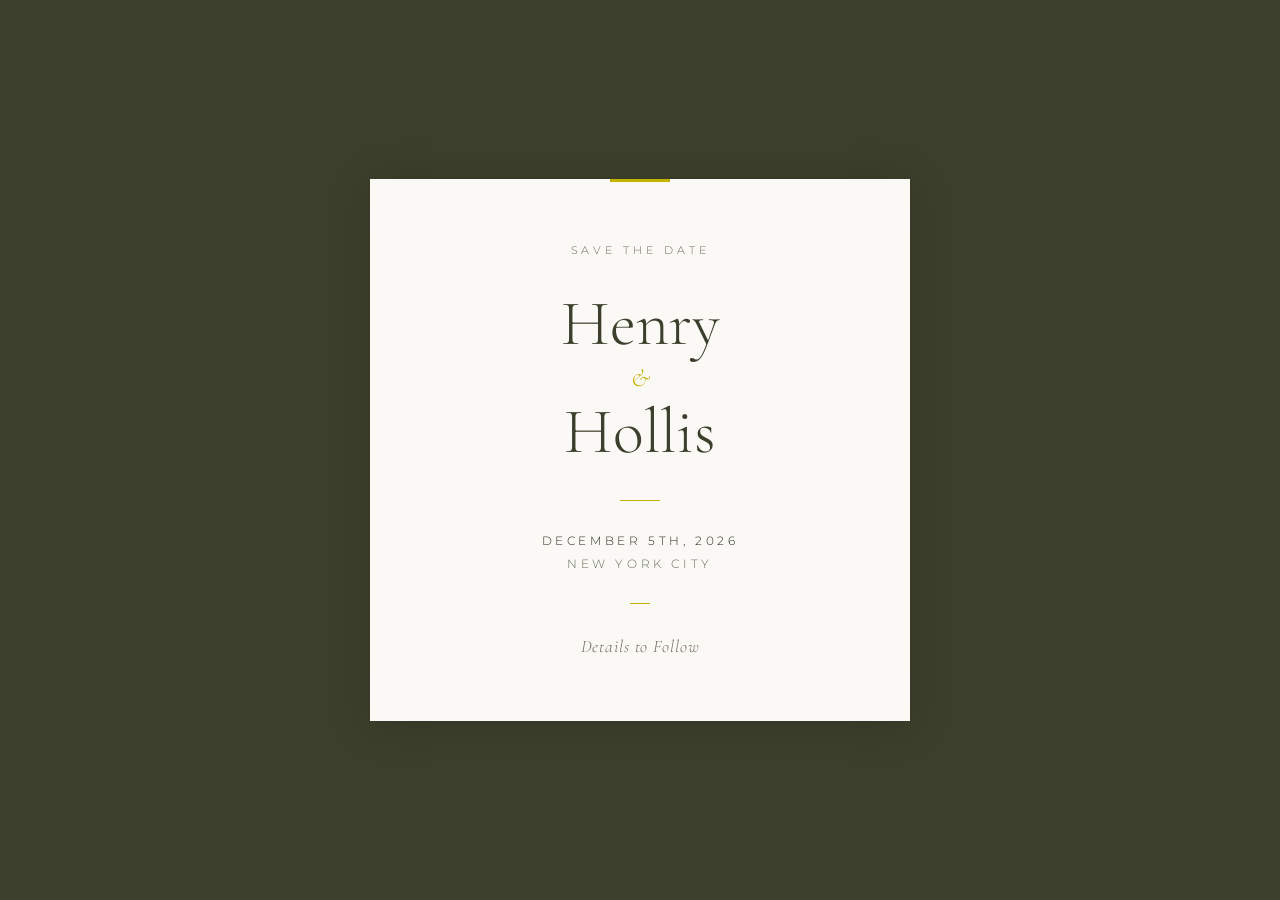
==== index.html @ 1ec7c2bd "Initial commit: wedding save-the-date landing page Co-Authored-By: Claude Opus 4.6 <noreply@anthropi" ====
<!DOCTYPE html>
<html lang="en">
<head>
  <meta charset="UTF-8">
  <meta name="viewport" content="width=device-width, initial-scale=1.0">
  <title>Henry & Hollis — December 2026</title>
  <link rel="preconnect" href="https://fonts.googleapis.com">
  <link rel="preconnect" href="https://fonts.gstatic.com" crossorigin>
  <link href="https://fonts.googleapis.com/css2?family=Cormorant+Garamond:ital,wght@0,300;0,400;0,600;1,300;1,400&family=Montserrat:wght@300;400&display=swap" rel="stylesheet">
  <style>
    *, *::before, *::after {
      margin: 0;
      padding: 0;
      box-sizing: border-box;
    }

    :root {
      --olive: #3B3F2B;
      --gold: #C5B100;
      --cream: #FAF9F6;
      --text-dark: #2C2F1F;
      --text-light: #6B6E5A;
    }

    html, body {
      height: 100%;
    }

    body {
      font-family: 'Montserrat', sans-serif;
      background-color: var(--olive);
      color: var(--cream);
      display: flex;
      align-items: center;
      justify-content: center;
      min-height: 100dvh;
      padding: 2rem;
    }

    .card {
      background-color: var(--cream);
      color: var(--text-dark);
      max-width: 540px;
      width: 100%;
      padding: 4rem 3rem;
      text-align: center;
      position: relative;
      box-shadow: 0 4px 40px rgba(0, 0, 0, 0.15);
    }

    /* Gold accent line at top */
    .card::before {
      content: '';
      position: absolute;
      top: 0;
      left: 50%;
      transform: translateX(-50%);
      width: 60px;
      height: 3px;
      background-color: var(--gold);
    }

    .save-the-date {
      font-family: 'Montserrat', sans-serif;
      font-weight: 300;
      font-size: 0.7rem;
      letter-spacing: 0.35em;
      text-transform: uppercase;
      color: var(--text-light);
      margin-bottom: 2rem;
    }

    .names {
      font-family: 'Cormorant Garamond', serif;
      font-weight: 300;
      font-size: clamp(2.5rem, 8vw, 4rem);
      line-height: 1.1;
      color: var(--olive);
      margin-bottom: 0.25rem;
    }

    .ampersand {
      font-family: 'Cormorant Garamond', serif;
      font-style: italic;
      font-weight: 300;
      font-size: clamp(1.2rem, 4vw, 1.6rem);
      color: var(--gold);
      display: block;
      margin: 0.3rem 0;
    }

    .divider {
      width: 40px;
      height: 1px;
      background-color: var(--gold);
      margin: 2rem auto;
    }

    .date {
      font-family: 'Montserrat', sans-serif;
      font-weight: 300;
      font-size: 0.75rem;
      letter-spacing: 0.3em;
      text-transform: uppercase;
      color: var(--text-dark);
      margin-bottom: 0.5rem;
    }

    .location {
      font-family: 'Montserrat', sans-serif;
      font-weight: 300;
      font-size: 0.75rem;
      letter-spacing: 0.3em;
      text-transform: uppercase;
      color: var(--text-light);
      margin-bottom: 2rem;
    }

    .divider-sm {
      width: 20px;
      height: 1px;
      background-color: var(--gold);
      margin: 0 auto 2rem;
    }

    .details {
      font-family: 'Cormorant Garamond', serif;
      font-style: italic;
      font-weight: 300;
      font-size: 1.1rem;
      color: var(--text-light);
      letter-spacing: 0.05em;
    }
  </style>
</head>
<body>
  <div class="card">
    <p class="save-the-date">Save the Date</p>
    <h1 class="names">
      Henry
      <span class="ampersand">&amp;</span>
      Hollis
    </h1>
    <div class="divider"></div>
    <p class="date">December 5th, 2026</p>
    <p class="location">New York City</p>
    <div class="divider-sm"></div>
    <p class="details">Details to Follow</p>
  </div>
</body>
</html>
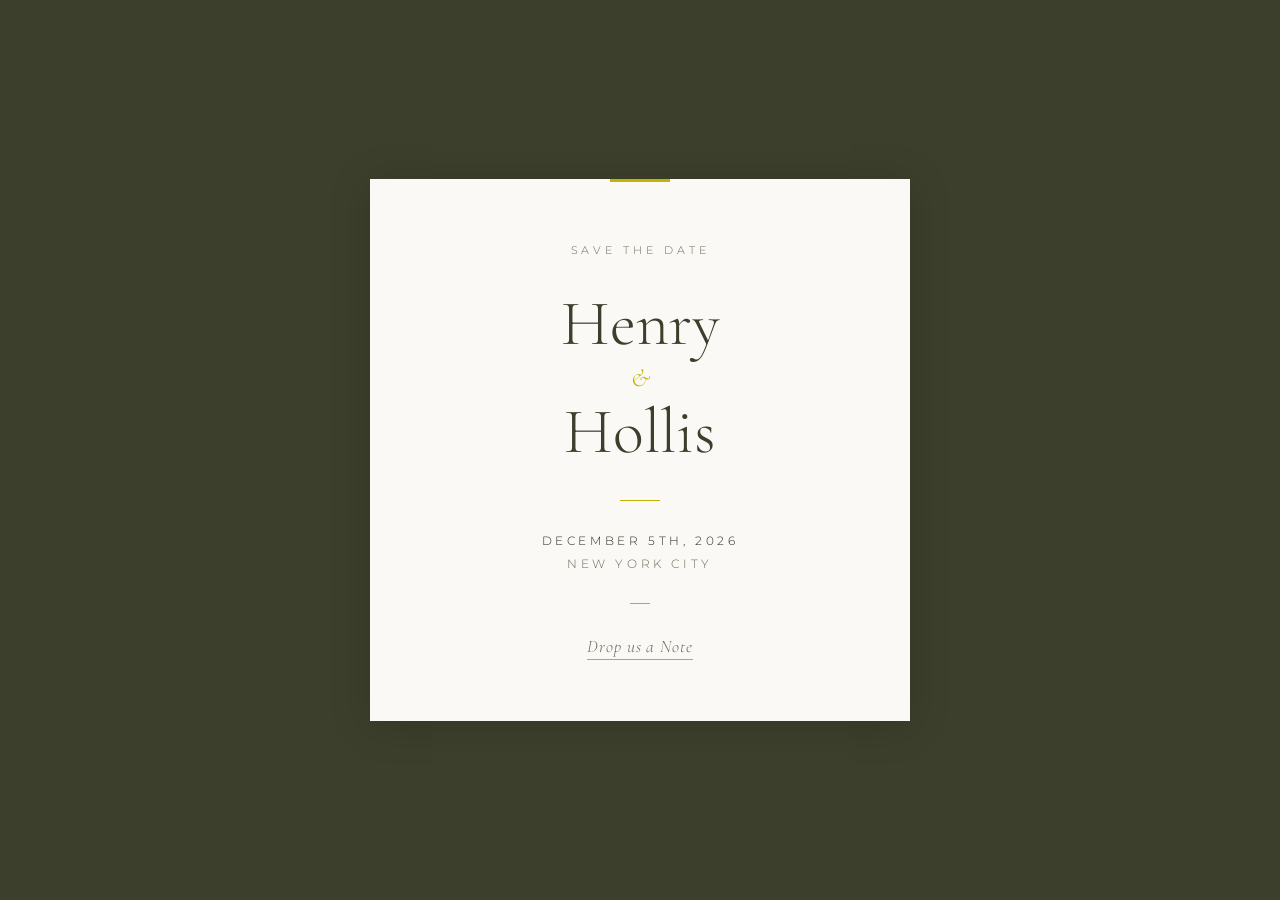
==== commit e88ee45c: "Add contact page with guest info form Replace "Details to Follow" with a "Drop us a Note" link on th" ====
--- a/index.html
+++ b/index.html
@@ -131,6 +131,19 @@
       color: var(--text-light);
       letter-spacing: 0.05em;
     }
+
+    .details a {
+      color: var(--text-light);
+      text-decoration: none;
+      border-bottom: 1px solid var(--gold);
+      padding-bottom: 2px;
+      transition: color 0.3s ease, border-color 0.3s ease;
+    }
+
+    .details a:hover {
+      color: var(--olive);
+      border-bottom-color: var(--olive);
+    }
   </style>
 </head>
 <body>
@@ -145,7 +158,7 @@
     <p class="date">December 5th, 2026</p>
     <p class="location">New York City</p>
     <div class="divider-sm"></div>
-    <p class="details">Details to Follow</p>
+    <p class="details"><a href="contact.html">Drop us a Note</a></p>
   </div>
 </body>
 </html>
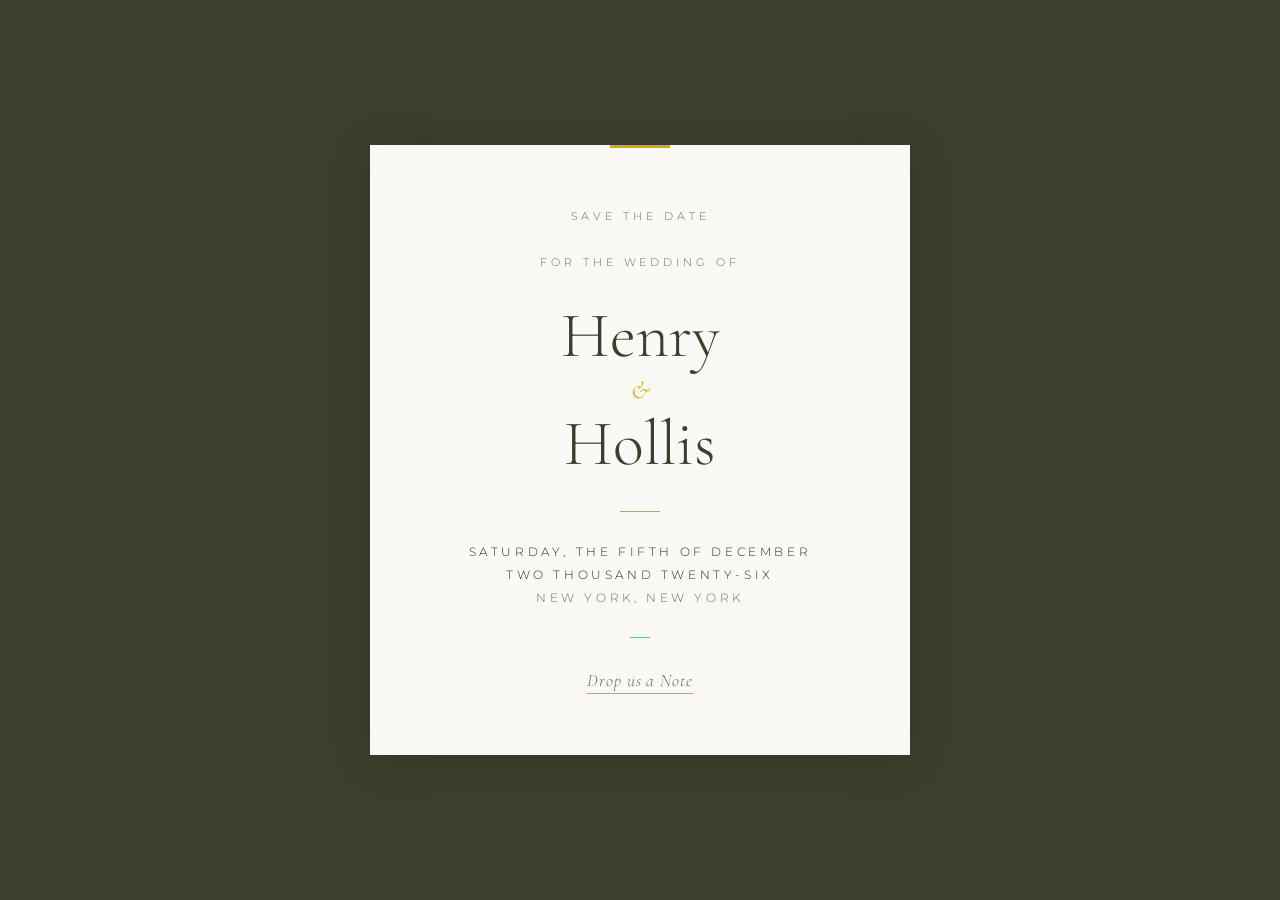
==== commit 7ba925ee: "Update save-the-date with formal wording Co-Authored-By: Claude Opus 4.6 <noreply@anthropic.com>" ====
--- a/index.html
+++ b/index.html
@@ -149,14 +149,17 @@
 <body>
   <div class="card">
     <p class="save-the-date">Save the Date</p>
+    <p class="save-the-date">For the Wedding of</p>
     <h1 class="names">
       Henry
       <span class="ampersand">&amp;</span>
       Hollis
     </h1>
     <div class="divider"></div>
-    <p class="date">December 5th, 2026</p>
-    <p class="location">New York City</p>
+    <p class="date">SATURDAY, THE FIFTH OF DECEMBER </p>
+    <p class="date">TWO THOUSAND TWENTY-SIX</p>
+    <p class="location">NEW YORK, NEW YORK</p>
+    
     <div class="divider-sm"></div>
     <p class="details"><a href="contact.html">Drop us a Note</a></p>
   </div>
